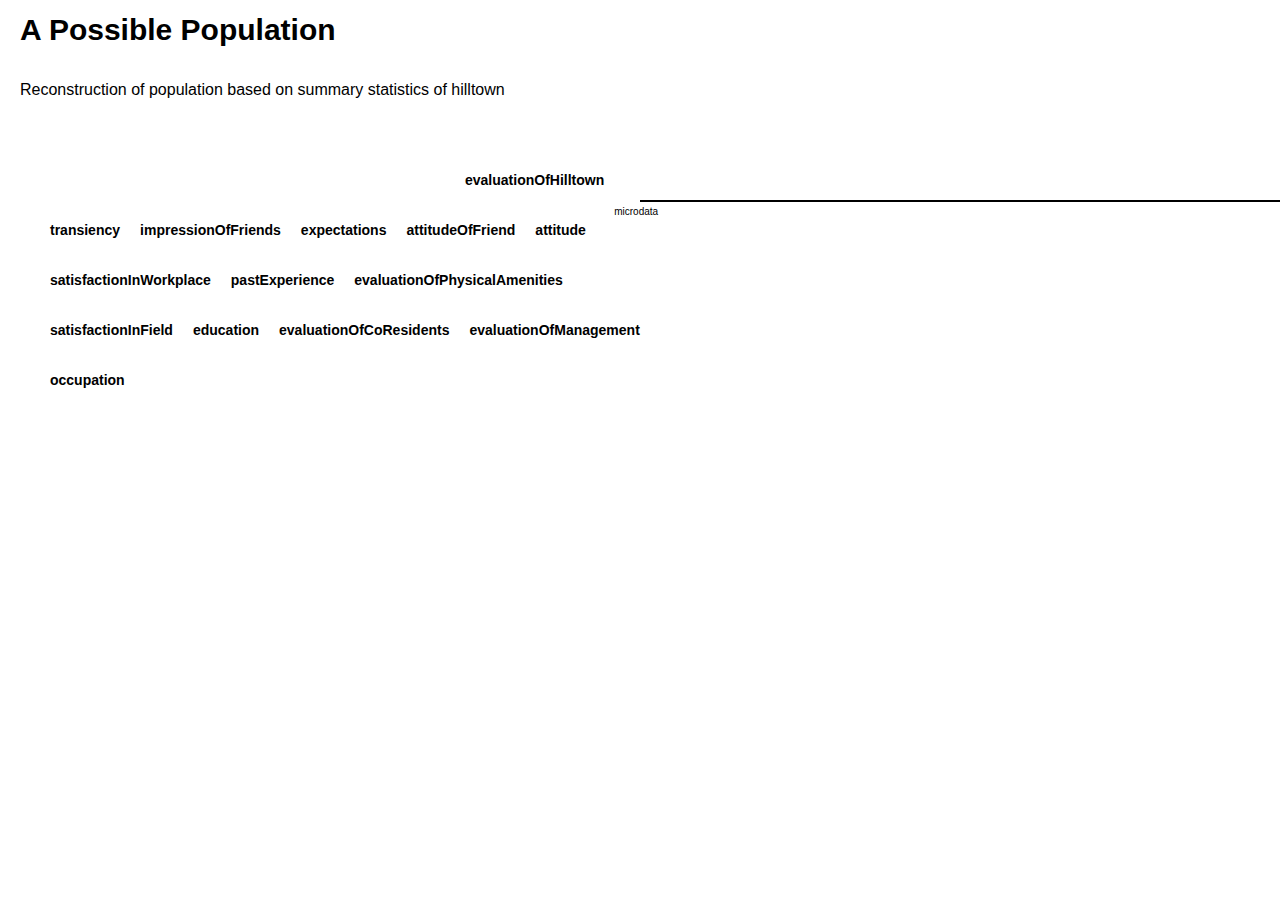
==== web/index.html @ 8ab67005 "update" ====
<!DOCTYPE html>
<html>
<head>

	  <meta charset="UTF-8">
    <title>budget</title>

    <meta charset="UTF-8">

    <link rel="stylesheet" type="text/css" href="css/bootstrap.min.css">
    <link rel="stylesheet" type="text/css" href="css/dc.css"/>
    <link rel="stylesheet" type="text/css" href="css/style.css"/>

</head>

<body>
<div id="title">A Possible Population</div>
<div id="subtitle">Reconstruction of population based on summary statistics of hilltown</div>

<div id="container">

</div>
<div id="dotsContainer">
</div>

<div id="microdata">
microdata
</div>

</div>

<script type="text/javascript" src="js/d3.js"></script>
<script type="text/javascript" src="js/crossfilter.js"></script>
<script type="text/javascript" src="js/dc.js"></script>
<script type="text/javascript" src="js/colorbrewer.js"></script>
<script type="text/javascript" src="js/queue.v1.min.js"></script>
<script src="http://labratrevenge.com/d3-tip/javascripts/d3.tip.v0.6.3.js"></script>

<script type="text/javascript" src="index.js"></script>


</body>
</html>
---- web/css/dc.css ----
div.dc-chart {
    float: left;
}

.dc-chart rect.bar {
    stroke: none;
    cursor: pointer;
}

.dc-chart rect.bar:hover {
    fill-opacity: .5;
}

.dc-chart rect.stack1 {
    stroke: none;
    fill: red;
}

.dc-chart rect.stack2 {
    stroke: none;
    fill: green;
}

.dc-chart rect.deselected {
    stroke: none;
    fill: #aaa;
}

.dc-chart .empty-chart .pie-slice path {
    fill: #FFEEEE;
    cursor: default;
}

.dc-chart .empty-chart .pie-slice {
    cursor: default;
}

.dc-chart .pie-slice {
    fill: black;
    font-size: 12px;
    cursor: pointer;
}

.dc-chart .pie-slice.external{
    fill: black;
}

.dc-chart .pie-slice :hover {
    fill-opacity: .8;
}

.dc-chart .pie-slice.highlight {
    fill-opacity: .8;
}

.dc-chart .selected path {
    stroke-width: 1;
    stroke: #aaa;
    fill-opacity: 1;
}

.dc-chart .deselected path {
    stroke: none;
    fill-opacity: .5;
    fill: #aaa;
}

.dc-chart .axis path, .axis line {
    fill: none;
    stroke: #aaa;
    shape-rendering: crispEdges;
}

.dc-chart .axis text {
    font: 10px serif;
	fill:#aaa;
}

.dc-chart .grid-line {
    fill: none;
    stroke: #aaa;
    opacity: .5;
    shape-rendering: crispEdges;
}

.dc-chart .grid-line line {
    fill: none;
    stroke: #aaa;
    opacity: .5;
    shape-rendering: crispEdges;
}

.dc-chart .brush rect.background {
    z-index: -999;
}

.dc-chart .brush rect.extent {
    fill: #aaa;
    fill-opacity: .125;
}

.dc-chart .brush .resize path {
    fill: #eee;
    stroke: #aaa;
}

.dc-chart path.line {
    fill: none;
    stroke-width: 1.5px;
}

.dc-chart circle.dot {
    stroke: none;
}

.dc-chart g.dc-tooltip path {
    fill: none;
    stroke: #fff;
    stroke-opacity: .8;
}

.dc-chart path.area {
    fill-opacity: .3;
    stroke: none;
}

.dc-chart .node {
    font-size: 0.7em;
    cursor: pointer;
}

.dc-chart .node :hover {
    fill-opacity: .8;
}

.dc-chart .selected circle {
    stroke-width: 3;
    stroke: #aaa;
    fill-opacity: 1;
}

.dc-chart .deselected circle {
    stroke: none;
    fill-opacity: .5;
    fill: #aaa;
}

.dc-chart .bubble {
    stroke: none;
    fill-opacity: 0.6;
}

.dc-data-count {
    float: right;
    margin-top: 15px;
    margin-right: 15px;
	font-weight:normal;
	
}

.dc-data-count .filter-count {
    color: #aaa;
}

.dc-data-count .total-count {
    color: #aaa;
	font-weight:normal;
}

.dc-data-table {
}

.dc-chart g.state {
    cursor: pointer;
}

.dc-chart g.state :hover {
    fill-opacity: .8;
}

.dc-chart g.state path {
    stroke: white;
}

.dc-chart g.selected path {
}

.dc-chart g.deselected path {
    fill: grey;
}

.dc-chart g.selected text {
}

.dc-chart g.deselected text {
    display: none;
}

.dc-chart g.county path {
    stroke: white;
    fill: none;
}

.dc-chart g.debug rect {
    fill:#ff2222;
    fill-opacity: .2;
}

.dc-chart g.row rect {
    fill-opacity: 0.8;
    cursor: pointer;
}

.dc-chart g.row rect:hover {
    fill-opacity: 0.6;
}

.dc-chart g.row text {
    fill: #aaa;
    font-size: 12px;
    cursor: pointer;
}

.dc-legend {
    font-size: 11px;
}

.dc-legend-item {
    cursor: pointer;
}

.dc-chart g.axis text {
    /* Makes it so the user can't accidentally click and select text that is meant as a label only */
    -webkit-user-select: none; /* Chrome/Safari */
    -moz-user-select: none; /* Firefox */
    -ms-user-select: none; /* IE10 */
    -o-user-select: none;
    user-select: none;
    pointer-events: none;
}

.dc-chart path.highlight {
    stroke-width: 3;
    fill-opacity: 1;
    stroke-opacity: 1;
}

.dc-chart .highlight {
    fill-opacity: 1;
    stroke-opacity: 1;
}

.dc-chart .fadeout {
    fill-opacity: 0.2;
    stroke-opacity: 0.2;
}

.dc-chart path.dc-symbol, g.dc-legend-item.fadeout {
    fill-opacity: 0.5;
    stroke-opacity: 0.5;
}

.dc-hard .number-display {
    float: none;
}

.dc-chart .box text {
    font: 10px sans-serif;
    -webkit-user-select: none; /* Chrome/Safari */
    -moz-user-select: none; /* Firefox */
    -ms-user-select: none; /* IE10 */
    -o-user-select: none;
    user-select: none;
    pointer-events: none;
}

.dc-chart .box line,
.dc-chart .box circle {
    fill: #fff;
    stroke: #aaa;
    stroke-width: 1.5px;
}

.dc-chart .box rect {
    stroke: #aaa;
    stroke-width: 1.5px;
}

.dc-chart .box .center {
    stroke-dasharray: 3,3;
}

.dc-chart .box .outlier {
    fill: none;
    stroke: #aaa;
}

.dc-chart .box.deselected .box {
    fill: #aaa;
}

.dc-chart .box.deselected {
    opacity: .5;
}

.dc-chart .symbol{
    stroke: none;
}

.dc-chart .heatmap .box-group.deselected rect {
    stroke: none;
    fill-opacity: .5;
    fill: #aaa;
}

.dc-chart .heatmap g.axis text {
    pointer-events: all;
    cursor: pointer;
}
---- web/css/style.css ----
body{
	font-family:"helvetica";
	color:#000;
}
a{
	color:#000;
}

/* for header and text */
 
/* for charts and maps */
 #container{
	 padding:40px;
	 width:50%;
	 color:#000000;
 }
 #dotsContainer{
	 margin-left:50%;
	 width:50%;
	 height:100%;
	 color:#000000;
	 border:1px solid black;
 }
 #title{
	 font-size:30px;
	 font-weight:bold;
	 padding:20px;
 }
 #subtitle{
	 font-size:16px;
	 padding:20px;
 }
 .dc-chart{
	 color:#000000;
 }
 .chartDiv{
	 display:inline-block;
	 margin-bottom:10px;
	 padding:10px;
 }
 .chartName{
	 font-weight:bold;
 }
 .dc-chart g.row text {
	 fill: black;
	 font-size:10px;
	 font-weight:bold;
 }
 .dc-data-count{
	 width:400px;
 }
 .d3-tip {
   padding: 5px;
   background: rgba(255,255,255, 0.8);
   color: #000;
   border-radius: 2px;
   border:1px solid black;
 }
 
 #microdata{
	 font-size:10px;
	 font-weight:light;
 }
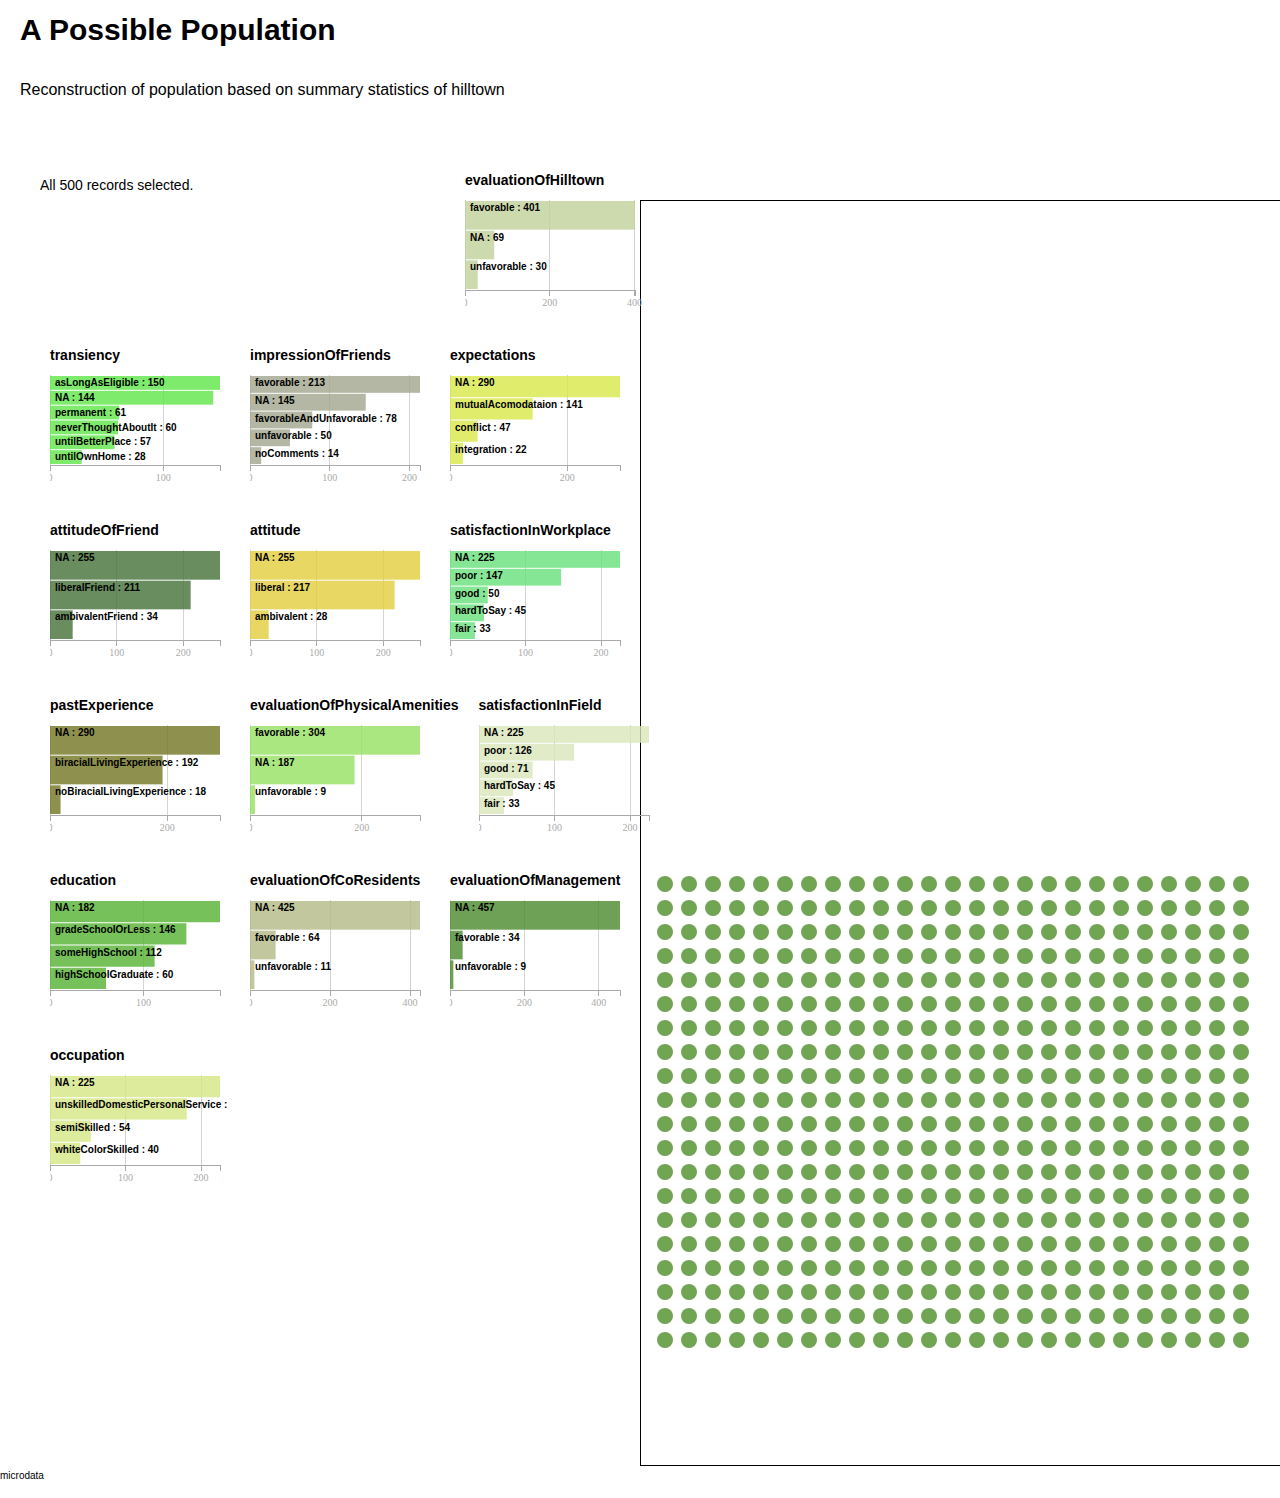
==== commit 13bba599: "add tip" ====
--- a/web/index.html
+++ b/web/index.html
@@ -34,7 +34,7 @@
 <script type="text/javascript" src="js/dc.js"></script>
 <script type="text/javascript" src="js/colorbrewer.js"></script>
 <script type="text/javascript" src="js/queue.v1.min.js"></script>
-<script src="http://labratrevenge.com/d3-tip/javascripts/d3.tip.v0.6.3.js"></script>
+<script type="text/javascript" src="js/d3.tip.js"></script>
 
 <script type="text/javascript" src="index.js"></script>
 
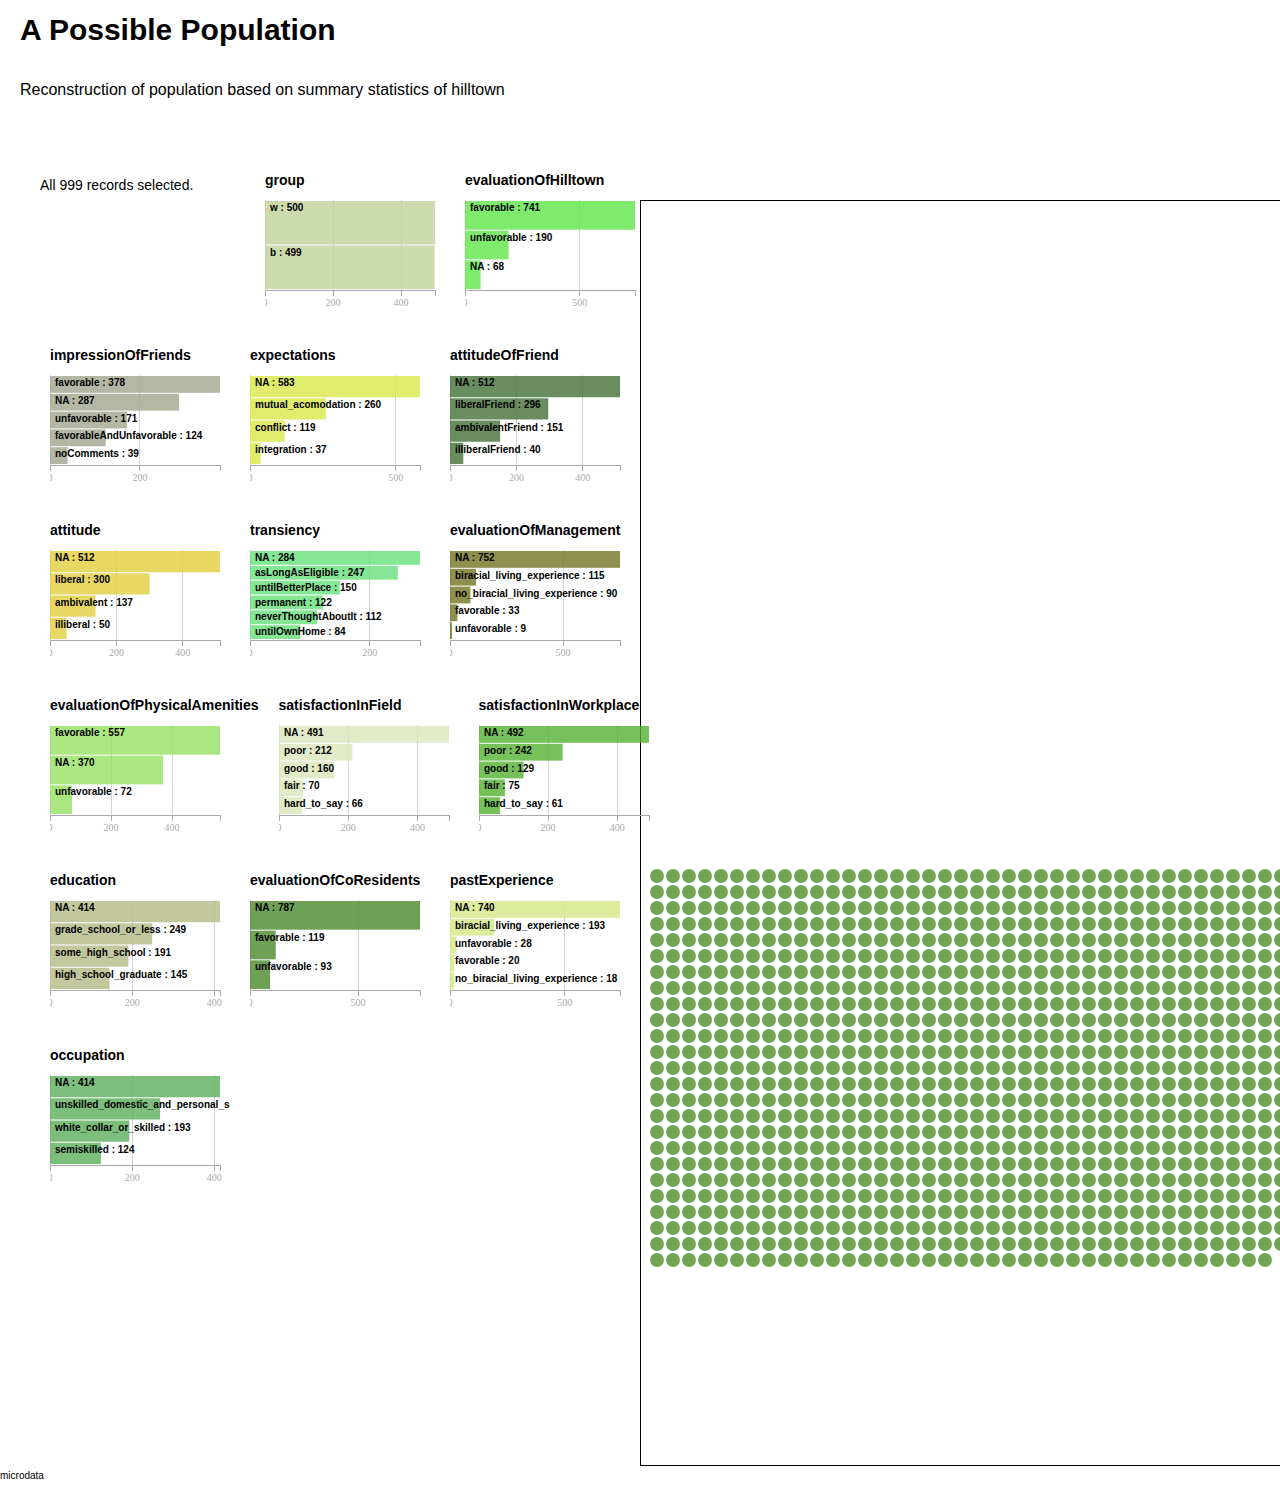
==== commit 1339a940: "added white pop" ====
--- a/web/index.html
+++ b/web/index.html
@@ -3,7 +3,7 @@
 <head>
 
 	  <meta charset="UTF-8">
-    <title>budget</title>
+    <title>Population</title>
 
     <meta charset="UTF-8">
 
--- a/web/css/style.css
+++ b/web/css/style.css
@@ -47,7 +47,7 @@
 	 font-weight:bold;
  }
  .dc-data-count{
-	 width:400px;
+	 width:200px;
  }
  .d3-tip {
    padding: 5px;
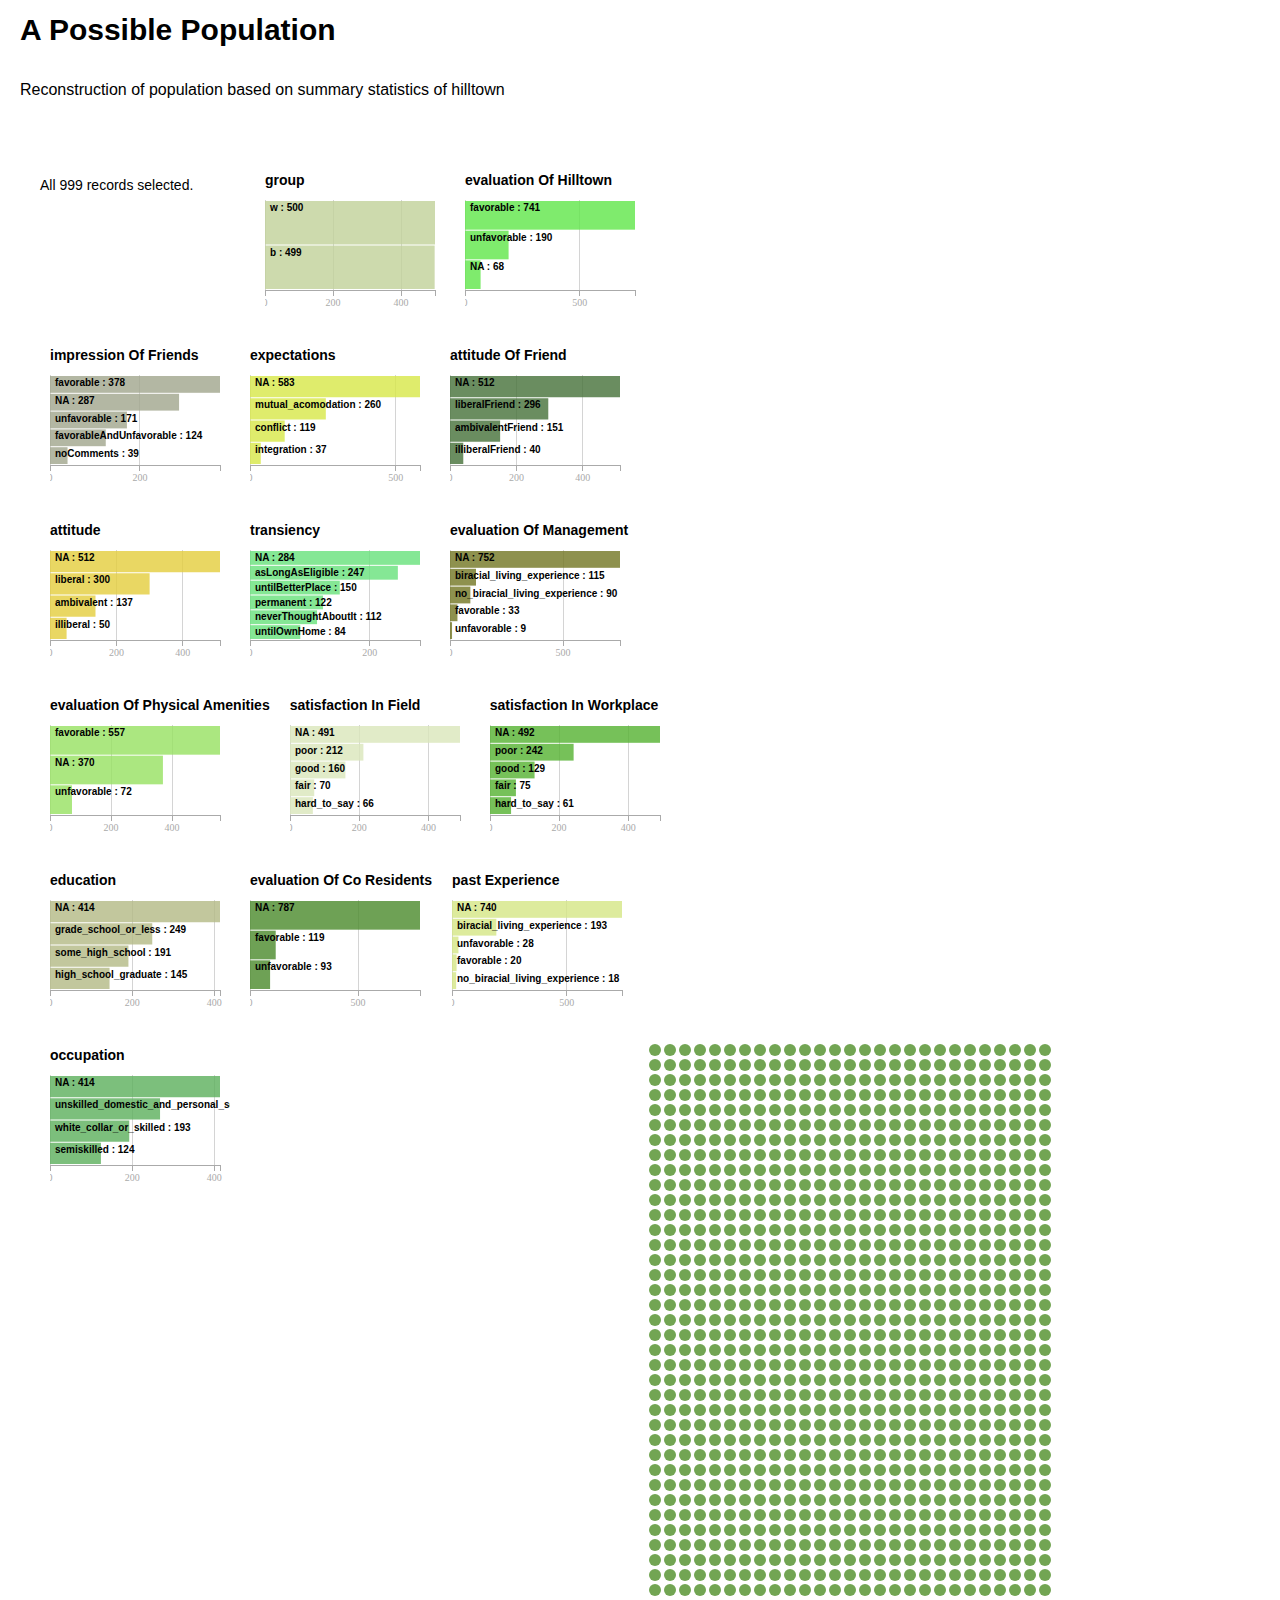
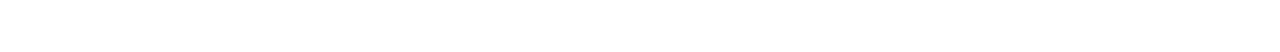
==== commit 9d45ece3: "debug selection to select all" ====
--- a/web/index.html
+++ b/web/index.html
@@ -24,7 +24,6 @@
 </div>
 
 <div id="microdata">
-microdata
 </div>
 
 </div>
--- a/web/css/style.css
+++ b/web/css/style.css
@@ -16,10 +16,9 @@
  }
  #dotsContainer{
 	 margin-left:50%;
-	 width:50%;
+	 width:400px;
 	 height:100%;
 	 color:#000000;
-	 border:1px solid black;
  }
  #title{
 	 font-size:30px;
